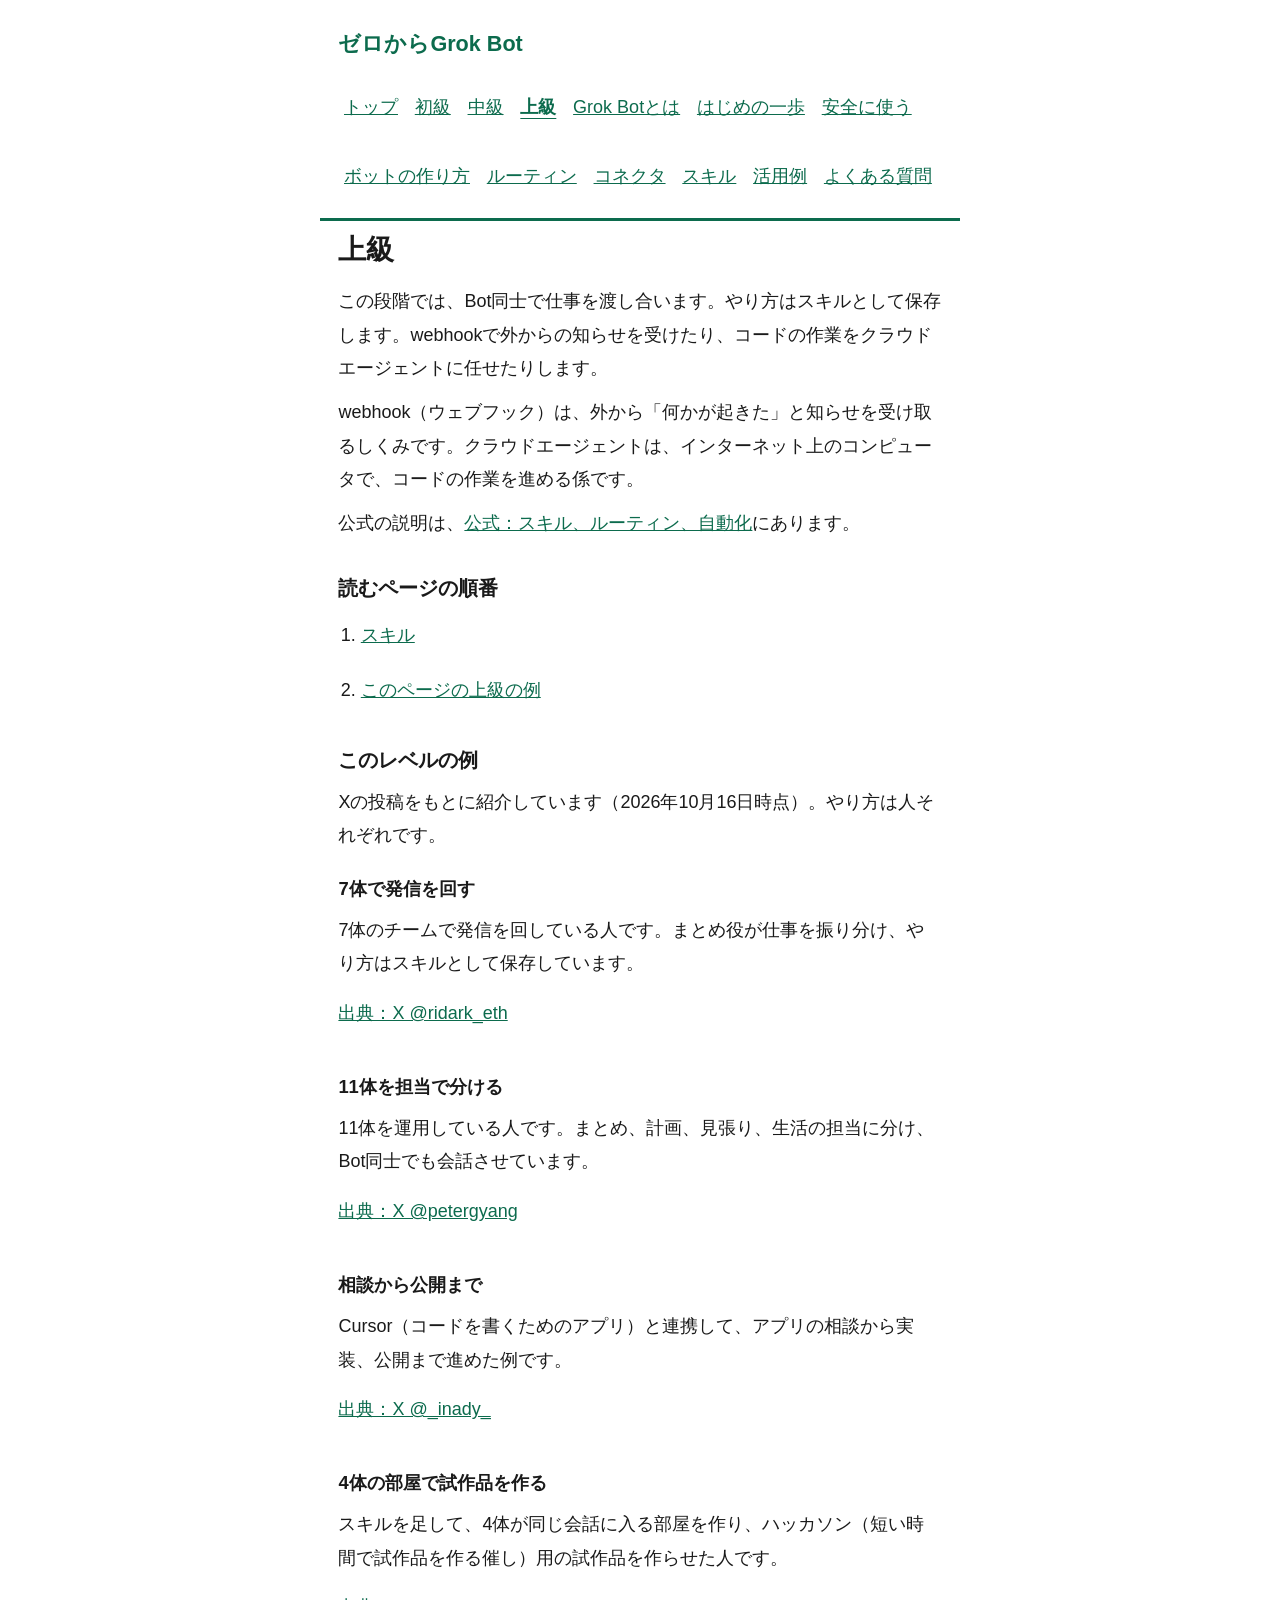
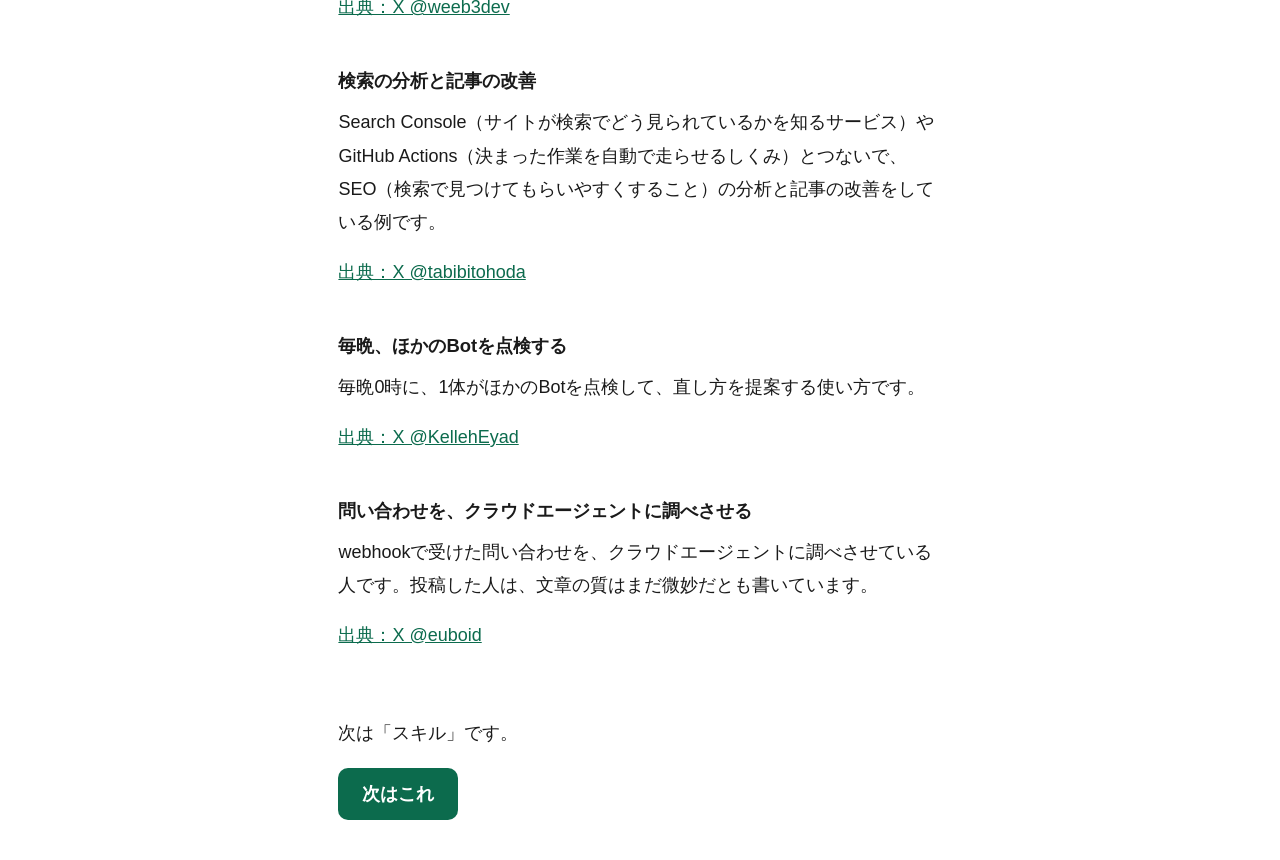
==== advanced.html @ 1014eaae "初級・中級・上級の入口と、各レベルの例を分ける トップに三つのレベルへの入口を置き、読む順番とXの投稿をもとにした例をレベルのページにまとめる。  Co-authored-by: mokumokumo" ====
<!DOCTYPE html>
<html lang="ja">
<head>
  <meta charset="utf-8">
  <script>document.documentElement.classList.add("js");</script>
  <meta name="viewport" content="width=device-width, initial-scale=1">
  <title>上級｜ゼロからGrok Bot</title>
  <meta name="description" content="上級は、Bot同士で仕事を渡し合い、スキルやwebhook、コード作業やクラウドエージェントを使う段階です。">
  <meta property="og:title" content="上級｜ゼロからGrok Bot">
  <meta property="og:description" content="上級は、Bot同士で仕事を渡し合い、スキルやwebhook、コード作業やクラウドエージェントを使う段階です。">
  <meta property="og:type" content="article">
  <meta property="og:url" content="https://mokumokumokunn.github.io/zero-kara-grokbot/advanced.html">
  <meta property="og:image" content="https://mokumokumokunn.github.io/zero-kara-grokbot/og-image.png">
  <meta property="og:site_name" content="ゼロからGrok Bot">
  <meta property="og:locale" content="ja_JP">
  <meta name="twitter:card" content="summary_large_image">
  <link rel="icon" href="favicon.ico" sizes="any">
  <link rel="icon" href="favicon.svg" type="image/svg+xml">
  <link rel="stylesheet" href="styles.css">
</head>
<body>
  <header class="site-header">
    <p class="site-name"><a href="index.html">ゼロからGrok Bot</a></p>
    <nav class="site-nav" aria-label="ページ">
      <button type="button" class="nav-button" aria-expanded="false" aria-controls="site-nav-list">メニュー</button>
      <ul id="site-nav-list">
          <li><a href="index.html">トップ</a></li>
          <li><a href="beginner.html">初級</a></li>
          <li><a href="intermediate.html">中級</a></li>
          <li><a href="advanced.html" aria-current="page">上級</a></li>
          <li><a href="what.html">Grok Botとは</a></li>
          <li><a href="first-step.html">はじめの一歩</a></li>
          <li><a href="safety.html">安全に使う</a></li>
          <li><a href="make-bot.html">ボットの作り方</a></li>
          <li><a href="routines.html">ルーティン</a></li>
          <li><a href="connectors.html">コネクタ</a></li>
          <li><a href="skills.html">スキル</a></li>
          <li><a href="examples.html">活用例</a></li>
          <li><a href="faq.html">よくある質問</a></li>
        </ul>
    </nav>
  </header>
  <main>
    <h1>上級</h1>
    <p>この段階では、Bot同士で仕事を渡し合います。やり方はスキルとして保存します。webhookで外からの知らせを受けたり、コードの作業をクラウドエージェントに任せたりします。</p>
    <p>webhook（ウェブフック）は、外から「何かが起きた」と知らせを受け取るしくみです。クラウドエージェントは、インターネット上のコンピュータで、コードの作業を進める係です。</p>
    <p>公式の説明は、<a href="https://docs.x.ai/grok-bot/skills-routines-and-automations" target="_blank" rel="noopener">公式：スキル、ルーティン、自動化</a>にあります。</p>

    <h2>読むページの順番</h2>
    <ol class="order">
      <li><a href="skills.html">スキル</a></li>
      <li><a href="#examples">このページの上級の例</a></li>
    </ol>

    <h2 id="examples">このレベルの例</h2>
    <p>Xの投稿をもとに紹介しています（2026年10月16日時点）。やり方は人それぞれです。</p>

    <section class="example">
      <h3>7体で発信を回す</h3>
      <p>7体のチームで発信を回している人です。まとめ役が仕事を振り分け、やり方はスキルとして保存しています。</p>
      <p><a class="source-link" href="https://x.com/ridark_eth/status/2092292504066429381" target="_blank" rel="noopener">出典：X @ridark_eth</a></p>
    </section>

    <section class="example">
      <h3>11体を担当で分ける</h3>
      <p>11体を運用している人です。まとめ、計画、見張り、生活の担当に分け、Bot同士でも会話させています。</p>
      <p><a class="source-link" href="https://x.com/petergyang/status/2099502180378296394" target="_blank" rel="noopener">出典：X @petergyang</a></p>
    </section>

    <section class="example">
      <h3>相談から公開まで</h3>
      <p>Cursor（コードを書くためのアプリ）と連携して、アプリの相談から実装、公開まで進めた例です。</p>
      <p><a class="source-link" href="https://x.com/_inady_/status/2090393758617772054" target="_blank" rel="noopener">出典：X @_inady_</a></p>
    </section>

    <section class="example">
      <h3>4体の部屋で試作品を作る</h3>
      <p>スキルを足して、4体が同じ会話に入る部屋を作り、ハッカソン（短い時間で試作品を作る催し）用の試作品を作らせた人です。</p>
      <p><a class="source-link" href="https://x.com/weeb3dev/status/2098226447831765134" target="_blank" rel="noopener">出典：X @weeb3dev</a></p>
    </section>

    <section class="example">
      <h3>検索の分析と記事の改善</h3>
      <p>Search Console（サイトが検索でどう見られているかを知るサービス）や GitHub Actions（決まった作業を自動で走らせるしくみ）とつないで、SEO（検索で見つけてもらいやすくすること）の分析と記事の改善をしている例です。</p>
      <p><a class="source-link" href="https://x.com/tabibitohoda/status/2095684390282227944" target="_blank" rel="noopener">出典：X @tabibitohoda</a></p>
    </section>

    <section class="example">
      <h3>毎晩、ほかのBotを点検する</h3>
      <p>毎晩0時に、1体がほかのBotを点検して、直し方を提案する使い方です。</p>
      <p><a class="source-link" href="https://x.com/KellehEyad/status/2108505265880371670" target="_blank" rel="noopener">出典：X @KellehEyad</a></p>
    </section>

    <section class="example">
      <h3>問い合わせを、クラウドエージェントに調べさせる</h3>
      <p>webhookで受けた問い合わせを、クラウドエージェントに調べさせている人です。投稿した人は、文章の質はまだ微妙だとも書いています。</p>
      <p><a class="source-link" href="https://x.com/euboid/status/2097306760096752002" target="_blank" rel="noopener">出典：X @euboid</a></p>
    </section>
  </main>
  <footer class="next-step">
    <p>次は「スキル」です。</p>
    <a class="next-button" href="skills.html">次はこれ</a>
  </footer>
  <script src="site.js"></script>
</body>
</html>
---- styles.css ----
:root {
  --accent: #0c6b4d;
  --text: #1a1a1a;
}

* {
  box-sizing: border-box;
}

html {
  background: #fff;
}

body {
  margin: 0;
  background: #fff;
  color: var(--text);
  font-family: "Hiragino Sans", "Hiragino Kaku Gothic ProN", "Noto Sans JP", "Noto Sans CJK JP", "Yu Gothic", "YuGothic", Meiryo, sans-serif;
  font-size: 18px;
  line-height: 1.85;
}

.site-header,
main,
.next-step {
  width: 100%;
  max-width: 40rem;
  margin: 0 auto;
  padding: 1.25rem 1.15rem;
}

.site-header {
  position: relative;
  padding-bottom: 0.5rem;
  border-bottom: 3px solid var(--accent);
}

.site-name {
  margin: 0 0 0.4rem;
  font-size: 1.35rem;
  font-weight: 700;
  line-height: 1.4;
}

.site-name a {
  display: inline-flex;
  align-items: center;
  min-height: 48px;
  color: var(--accent);
  text-decoration: none;
}

.nav-button {
  display: none;
  align-items: center;
  min-height: 48px;
  margin: 0;
  padding: 0.55rem 0.15rem;
  border: 0;
  background: transparent;
  color: var(--accent);
  font: inherit;
  font-weight: 700;
  cursor: pointer;
}

.nav-button[aria-expanded="false"]::after {
  content: "（開く）";
  font-weight: 400;
}

.nav-button[aria-expanded="true"]::after {
  content: "（閉じる）";
  font-weight: 400;
}

nav ul {
  display: flex;
  flex-wrap: wrap;
  gap: 0.15rem 0.35rem;
  margin: 0;
  padding: 0;
  list-style: none;
}

nav a {
  display: inline-flex;
  align-items: center;
  min-height: 44px;
  padding: 0.25rem 0.35rem;
  color: var(--accent);
}

nav a[aria-current="page"] {
  font-weight: 700;
  text-decoration: underline;
  text-underline-offset: 0.28em;
}

main {
  padding-top: 0.4rem;
}

h1 {
  margin: 0.2rem 0 1rem;
  font-size: 1.75rem;
  line-height: 1.4;
}

h2 {
  margin: 2rem 0 0.6rem;
  font-size: 1.28rem;
  line-height: 1.45;
}

p,
li {
  margin: 0.7rem 0;
}

ul,
ol {
  margin: 0.4rem 0 1rem;
  padding-left: 1.4rem;
}

a {
  color: var(--accent);
}

.hero-lead {
  margin-top: 0;
  font-size: 1.15rem;
}

.levels {
  display: flex;
  flex-direction: column;
  gap: 0.75rem;
  margin: 0 0 1.4rem;
}

.level-card {
  display: grid;
  grid-template-columns: 4.2rem 1fr;
  gap: 0.35rem 0.75rem;
  align-items: center;
  min-height: 72px;
  padding: 0.85rem 1rem;
  border: 2px solid var(--accent);
  border-radius: 10px;
  color: var(--text);
  text-decoration: none;
}

.level-name {
  color: var(--accent);
  font-size: 1.35rem;
  font-weight: 700;
  line-height: 1.3;
}

.level-desc {
  line-height: 1.55;
}

h3 {
  margin: 1.5rem 0 0.35rem;
  font-size: 1.15rem;
  line-height: 1.45;
}

.example {
  margin: 0 0 0.4rem;
  padding-bottom: 0.2rem;
}

.source-link {
  display: inline-flex;
  align-items: center;
  min-height: 44px;
}

.tips {
  margin: 1rem 0 1.4rem;
  padding: 0.2rem 1rem 0.6rem;
  border: 2px solid var(--accent);
  border-radius: 10px;
}

.tips h2 {
  margin-top: 0.8rem;
}

.hero-button {
  margin: 0.2rem 0 1.25rem;
}

.order a {
  display: inline-flex;
  align-items: center;
  min-height: 44px;
}

.ask {
  margin: 1rem 0;
  padding: 0.85rem 1rem 1rem;
  border: 2px solid var(--accent);
  border-radius: 10px;
}

.ask figcaption {
  margin: 0;
  color: var(--accent);
  font-weight: 700;
}

.ask p {
  margin: 0.45rem 0 0;
  padding: 0.7rem 0.85rem;
  user-select: all;
  border-radius: 8px;
  background: #f4faf7;
}

.copy-button {
  display: none;
}

.js .copy-button {
  display: inline-flex;
  align-items: center;
  justify-content: center;
  min-height: 44px;
  margin-top: 0.75rem;
  padding: 0.45rem 1rem;
  border: 0;
  border-radius: 8px;
  background: var(--accent);
  color: #fff;
  font: inherit;
  font-weight: 700;
  cursor: pointer;
}

.confirm {
  margin: 1.2rem 0;
  padding: 0.9rem 1rem;
  border: 2px solid var(--accent);
  border-radius: 10px;
}

.next-step {
  padding-top: 0.5rem;
  padding-bottom: 2.5rem;
}

.next-button {
  display: inline-flex;
  align-items: center;
  justify-content: center;
  min-height: 52px;
  margin-top: 0.4rem;
  padding: 0.75rem 1.5rem;
  background: var(--accent);
  color: #fff;
  font-size: 1.15rem;
  font-weight: 700;
  line-height: 1.3;
  text-decoration: none;
  border-radius: 10px;
}

a:focus-visible,
.next-button:focus-visible,
.nav-button:focus-visible,
.copy-button:focus-visible,
.level-card:focus-visible {
  outline: 3px solid var(--accent);
  outline-offset: 3px;
}

@media (max-width: 47.99rem) {
  .site-header {
    padding-top: 0.65rem;
    padding-bottom: 0.35rem;
  }

  .site-name {
    margin-bottom: 0;
  }

  .js .nav-button {
    display: inline-flex;
  }

  .js .site-nav ul {
    display: none;
  }

  .js .site-nav ul.is-open {
    display: flex;
  }

  nav ul {
    flex-direction: column;
    align-items: stretch;
  }

  nav a {
    width: 100%;
  }
}

@media (min-width: 48rem) {
  .nav-button {
    display: none;
  }
}
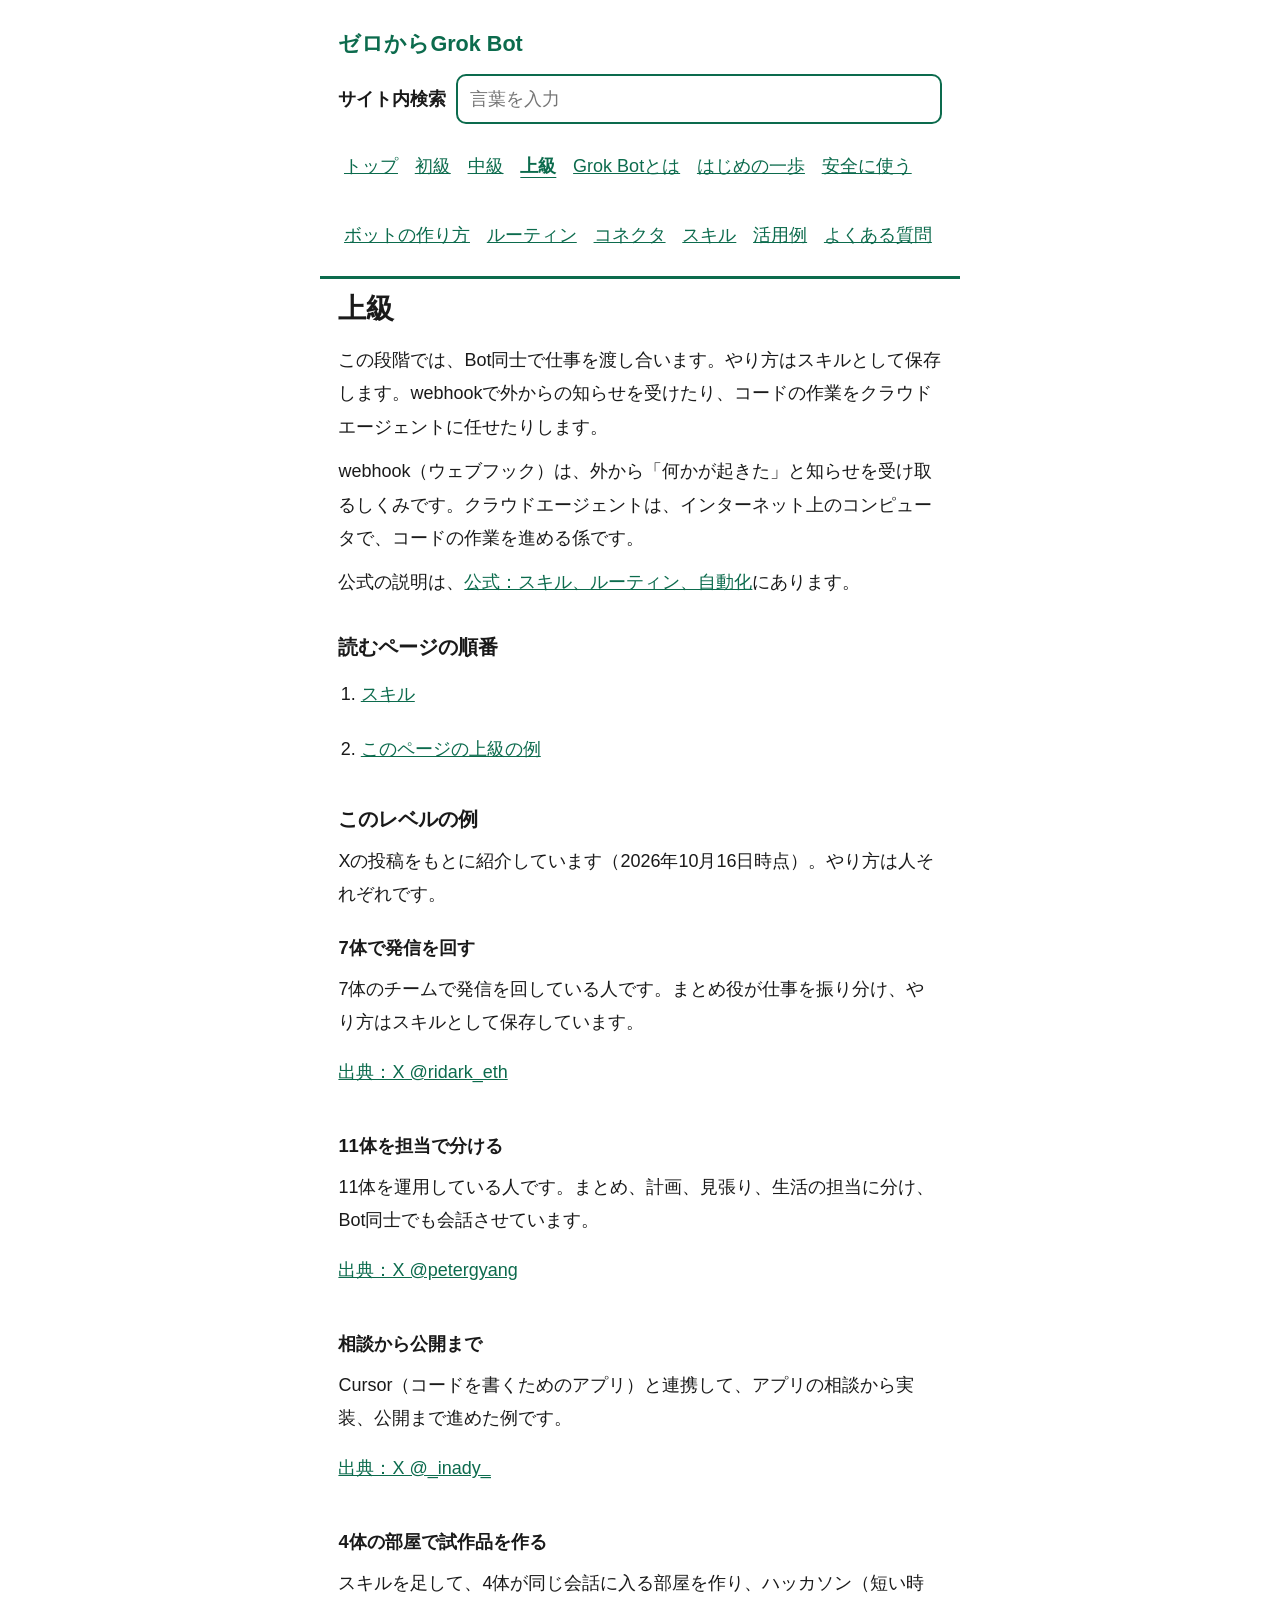
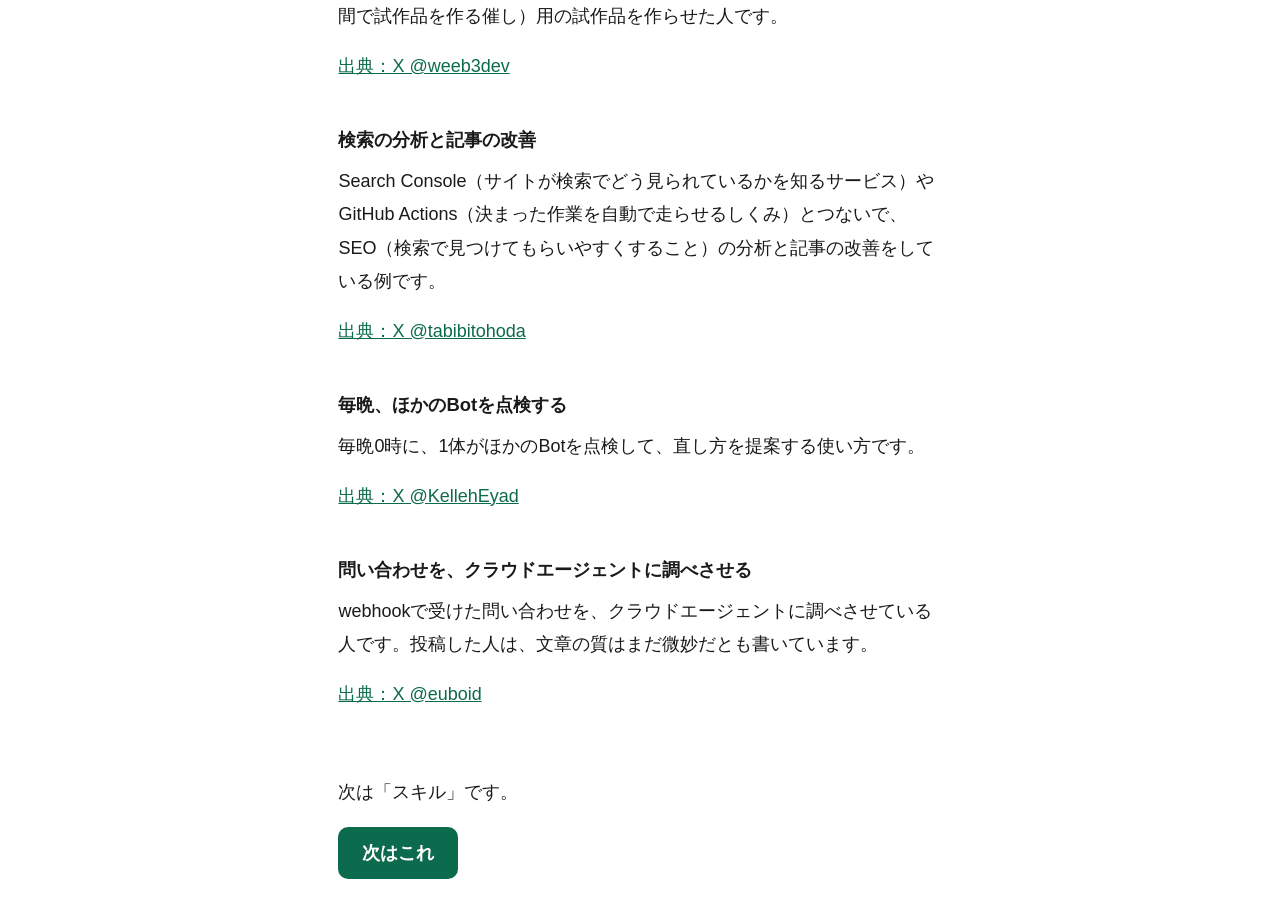
==== commit f2633223: "サイト内検索をヘッダーに足す ページ本文の索引をブラウザだけで部分一致検索し、見出しと前後の文を表示する。  Co-authored-by: mokumokumokunn <mokumokumokun" ====
--- a/advanced.html
+++ b/advanced.html
@@ -21,6 +21,16 @@
 <body>
   <header class="site-header">
     <p class="site-name"><a href="index.html">ゼロからGrok Bot</a></p>
+    <form class="site-search" action="faq.html" role="search">
+      <div class="search-row">
+        <label class="search-label" for="site-search">サイト内検索</label>
+        <input id="site-search" class="search-input" type="search" name="q" placeholder="言葉を入力" autocomplete="off" autocapitalize="off" spellcheck="false" enterkeyhint="search" aria-autocomplete="list" aria-controls="search-panel" aria-expanded="false">
+      </div>
+      <div id="search-panel" class="search-panel" hidden>
+        <p id="search-status" class="search-status" aria-live="polite"></p>
+        <ul id="search-results" class="search-results"></ul>
+      </div>
+    </form>
     <nav class="site-nav" aria-label="ページ">
       <button type="button" class="nav-button" aria-expanded="false" aria-controls="site-nav-list">メニュー</button>
       <ul id="site-nav-list">
--- a/styles.css
+++ b/styles.css
@@ -50,6 +50,102 @@
   text-decoration: none;
 }
 
+.site-search {
+  display: none;
+  margin: 0.35rem 0 0.55rem;
+}
+
+.js .site-search {
+  display: block;
+}
+
+.search-row {
+  display: flex;
+  align-items: center;
+  gap: 0.6rem;
+}
+
+.search-label {
+  flex: 0 0 auto;
+  font-weight: 700;
+  line-height: 1.3;
+  white-space: nowrap;
+}
+
+.search-input {
+  flex: 1 1 auto;
+  width: 100%;
+  min-width: 0;
+  min-height: 48px;
+  padding: 0.4rem 0.75rem;
+  border: 2px solid var(--accent);
+  border-radius: 10px;
+  background: #fff;
+  color: var(--text);
+  font: inherit;
+  appearance: none;
+}
+
+.search-panel {
+  margin-top: 0.45rem;
+  padding: 0.35rem 0.85rem 0.55rem;
+  border: 2px solid var(--accent);
+  border-radius: 10px;
+  background: #fff;
+}
+
+.search-status {
+  margin: 0.45rem 0;
+}
+
+.search-status a {
+  display: inline-flex;
+  align-items: center;
+  min-height: 44px;
+}
+
+.search-results {
+  margin: 0;
+  padding: 0;
+  list-style: none;
+  max-height: 50vh;
+  overflow: auto;
+}
+
+.search-results li {
+  margin: 0;
+  border-top: 1px solid #d7ebe3;
+}
+
+.search-results a {
+  display: block;
+  min-height: 44px;
+  padding: 0.45rem 0.1rem 0.55rem;
+  color: var(--text);
+  text-decoration: none;
+}
+
+.search-hit {
+  display: block;
+  color: var(--accent);
+  font-weight: 700;
+  line-height: 1.4;
+}
+
+.search-snippet {
+  display: block;
+  margin-top: 0.1rem;
+  font-weight: 400;
+  line-height: 1.55;
+}
+
+mark {
+  padding: 0 0.12em;
+  background: #d7f3e6;
+  color: inherit;
+  font-weight: 700;
+}
+
 .nav-button {
   display: none;
   align-items: center;
@@ -275,7 +371,8 @@
 .next-button:focus-visible,
 .nav-button:focus-visible,
 .copy-button:focus-visible,
-.level-card:focus-visible {
+.level-card:focus-visible,
+.search-input:focus-visible {
   outline: 3px solid var(--accent);
   outline-offset: 3px;
 }
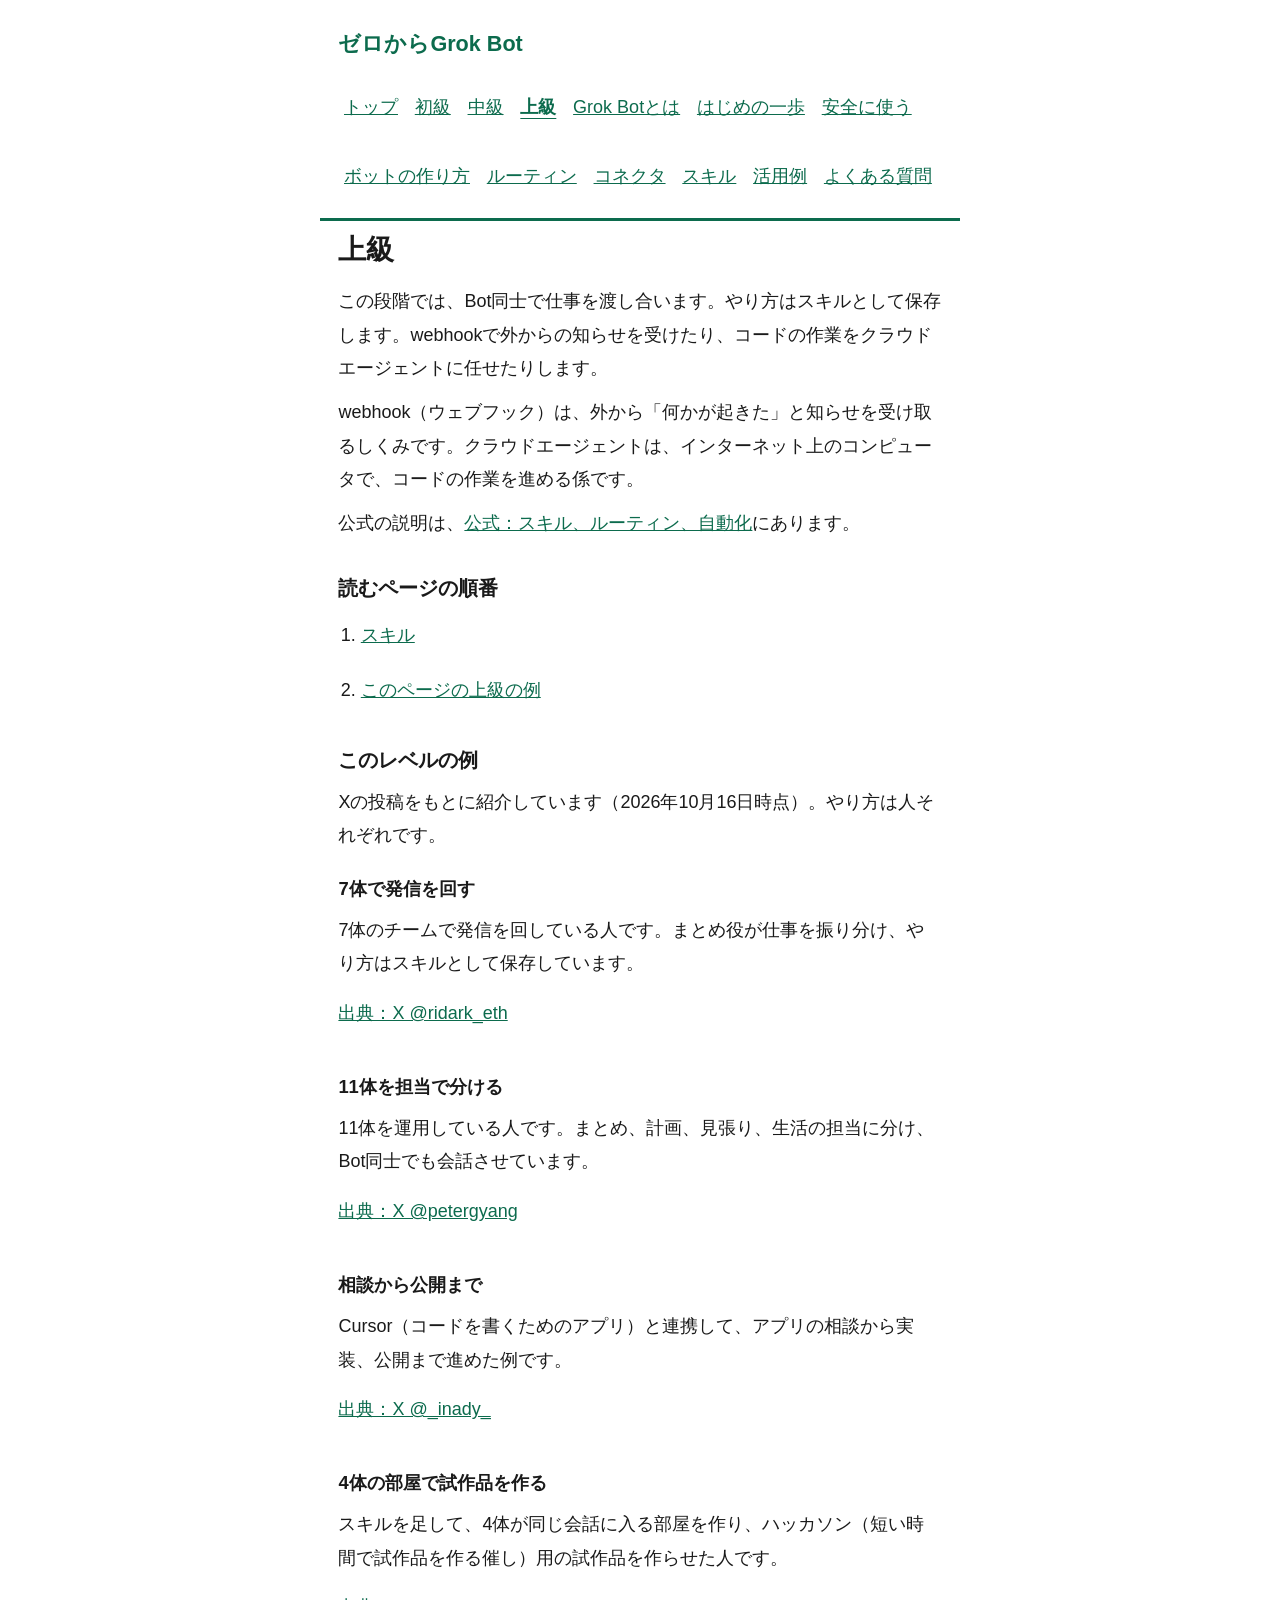
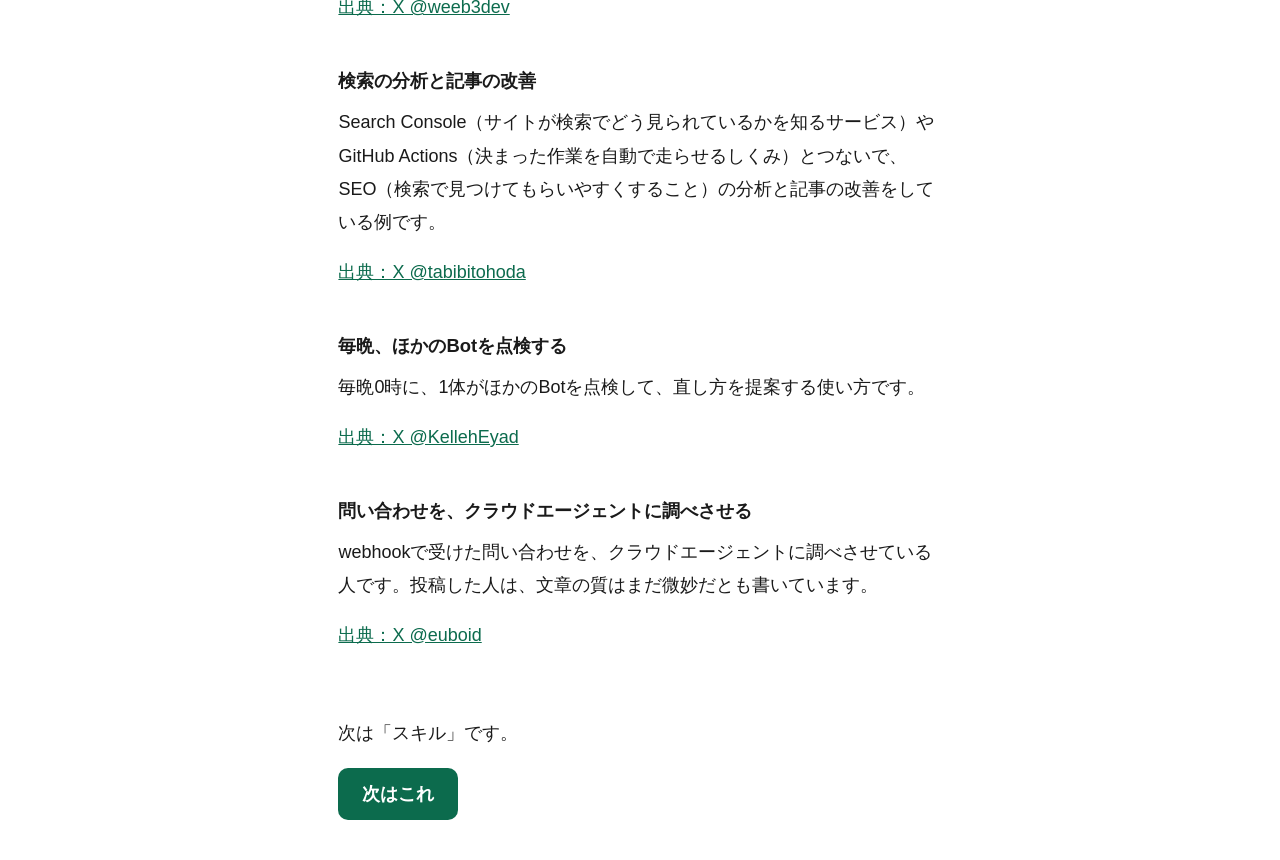
==== commit 73f680f6: "Merge pull request #6 from mokumokumokunn/cursor/levels-beginner-advanced-a581 初級・中級・上級に分ける" ====
--- a/advanced.html
+++ b/advanced.html
@@ -21,16 +21,6 @@
 <body>
   <header class="site-header">
     <p class="site-name"><a href="index.html">ゼロからGrok Bot</a></p>
-    <form class="site-search" action="faq.html" role="search">
-      <div class="search-row">
-        <label class="search-label" for="site-search">サイト内検索</label>
-        <input id="site-search" class="search-input" type="search" name="q" placeholder="言葉を入力" autocomplete="off" autocapitalize="off" spellcheck="false" enterkeyhint="search" aria-autocomplete="list" aria-controls="search-panel" aria-expanded="false">
-      </div>
-      <div id="search-panel" class="search-panel" hidden>
-        <p id="search-status" class="search-status" aria-live="polite"></p>
-        <ul id="search-results" class="search-results"></ul>
-      </div>
-    </form>
     <nav class="site-nav" aria-label="ページ">
       <button type="button" class="nav-button" aria-expanded="false" aria-controls="site-nav-list">メニュー</button>
       <ul id="site-nav-list">
--- a/styles.css
+++ b/styles.css
@@ -48,102 +48,6 @@
   min-height: 48px;
   color: var(--accent);
   text-decoration: none;
-}
-
-.site-search {
-  display: none;
-  margin: 0.35rem 0 0.55rem;
-}
-
-.js .site-search {
-  display: block;
-}
-
-.search-row {
-  display: flex;
-  align-items: center;
-  gap: 0.6rem;
-}
-
-.search-label {
-  flex: 0 0 auto;
-  font-weight: 700;
-  line-height: 1.3;
-  white-space: nowrap;
-}
-
-.search-input {
-  flex: 1 1 auto;
-  width: 100%;
-  min-width: 0;
-  min-height: 48px;
-  padding: 0.4rem 0.75rem;
-  border: 2px solid var(--accent);
-  border-radius: 10px;
-  background: #fff;
-  color: var(--text);
-  font: inherit;
-  appearance: none;
-}
-
-.search-panel {
-  margin-top: 0.45rem;
-  padding: 0.35rem 0.85rem 0.55rem;
-  border: 2px solid var(--accent);
-  border-radius: 10px;
-  background: #fff;
-}
-
-.search-status {
-  margin: 0.45rem 0;
-}
-
-.search-status a {
-  display: inline-flex;
-  align-items: center;
-  min-height: 44px;
-}
-
-.search-results {
-  margin: 0;
-  padding: 0;
-  list-style: none;
-  max-height: 50vh;
-  overflow: auto;
-}
-
-.search-results li {
-  margin: 0;
-  border-top: 1px solid #d7ebe3;
-}
-
-.search-results a {
-  display: block;
-  min-height: 44px;
-  padding: 0.45rem 0.1rem 0.55rem;
-  color: var(--text);
-  text-decoration: none;
-}
-
-.search-hit {
-  display: block;
-  color: var(--accent);
-  font-weight: 700;
-  line-height: 1.4;
-}
-
-.search-snippet {
-  display: block;
-  margin-top: 0.1rem;
-  font-weight: 400;
-  line-height: 1.55;
-}
-
-mark {
-  padding: 0 0.12em;
-  background: #d7f3e6;
-  color: inherit;
-  font-weight: 700;
 }
 
 .nav-button {
@@ -371,8 +275,7 @@
 .next-button:focus-visible,
 .nav-button:focus-visible,
 .copy-button:focus-visible,
-.level-card:focus-visible,
-.search-input:focus-visible {
+.level-card:focus-visible {
   outline: 3px solid var(--accent);
   outline-offset: 3px;
 }
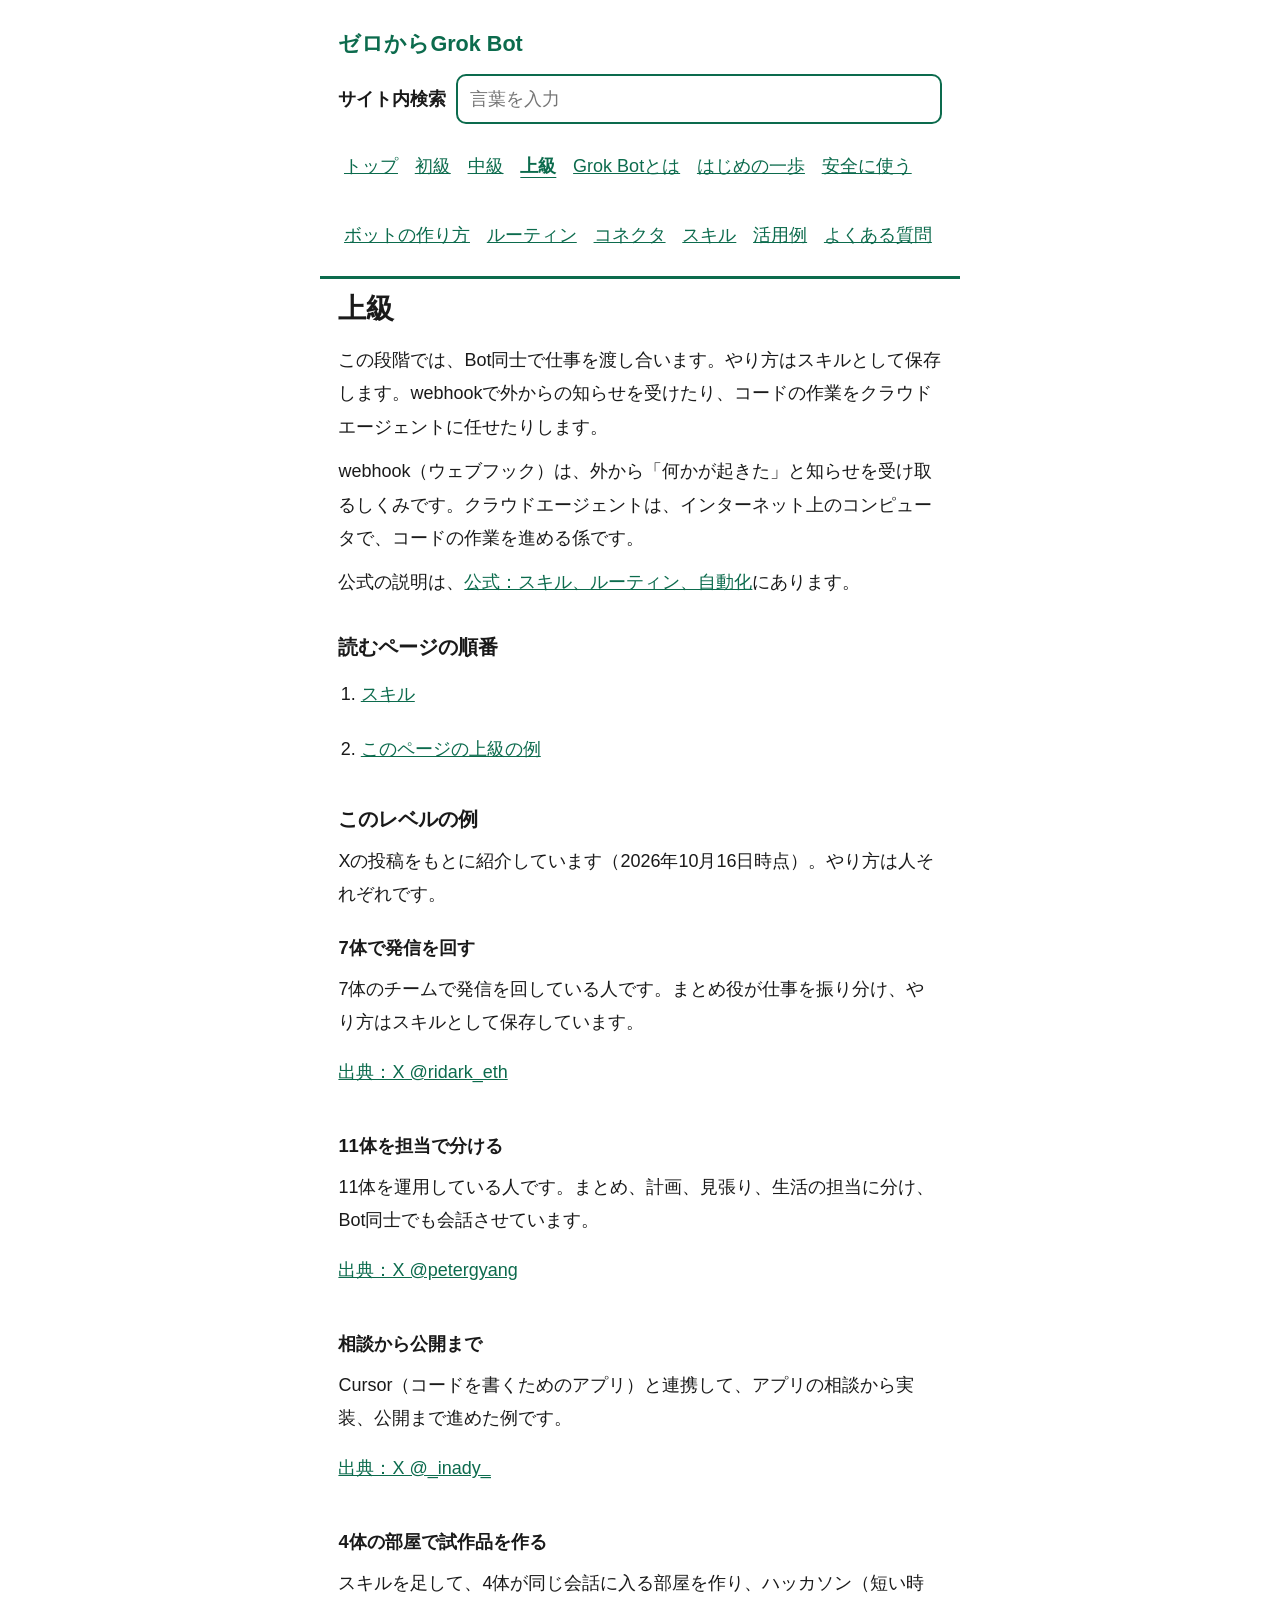
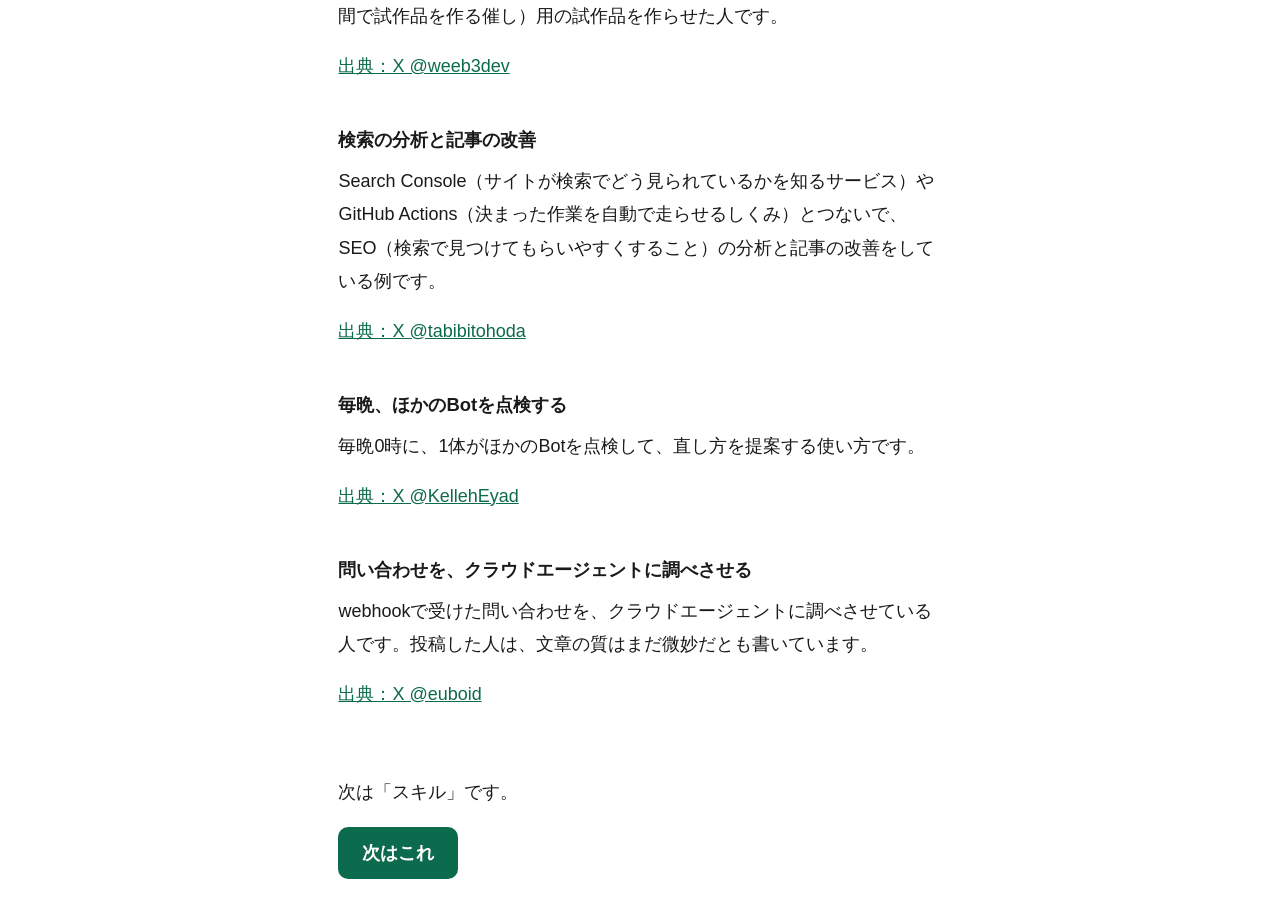
==== commit 0262f911: "Merge f2633223c25e7a84489d9ab62b94102d67e8542d into 73f680f669f54e5d717d3cbe855c323cdf9d163c" ====
--- a/advanced.html
+++ b/advanced.html
@@ -21,6 +21,16 @@
 <body>
   <header class="site-header">
     <p class="site-name"><a href="index.html">ゼロからGrok Bot</a></p>
+    <form class="site-search" action="faq.html" role="search">
+      <div class="search-row">
+        <label class="search-label" for="site-search">サイト内検索</label>
+        <input id="site-search" class="search-input" type="search" name="q" placeholder="言葉を入力" autocomplete="off" autocapitalize="off" spellcheck="false" enterkeyhint="search" aria-autocomplete="list" aria-controls="search-panel" aria-expanded="false">
+      </div>
+      <div id="search-panel" class="search-panel" hidden>
+        <p id="search-status" class="search-status" aria-live="polite"></p>
+        <ul id="search-results" class="search-results"></ul>
+      </div>
+    </form>
     <nav class="site-nav" aria-label="ページ">
       <button type="button" class="nav-button" aria-expanded="false" aria-controls="site-nav-list">メニュー</button>
       <ul id="site-nav-list">
--- a/styles.css
+++ b/styles.css
@@ -50,6 +50,102 @@
   text-decoration: none;
 }
 
+.site-search {
+  display: none;
+  margin: 0.35rem 0 0.55rem;
+}
+
+.js .site-search {
+  display: block;
+}
+
+.search-row {
+  display: flex;
+  align-items: center;
+  gap: 0.6rem;
+}
+
+.search-label {
+  flex: 0 0 auto;
+  font-weight: 700;
+  line-height: 1.3;
+  white-space: nowrap;
+}
+
+.search-input {
+  flex: 1 1 auto;
+  width: 100%;
+  min-width: 0;
+  min-height: 48px;
+  padding: 0.4rem 0.75rem;
+  border: 2px solid var(--accent);
+  border-radius: 10px;
+  background: #fff;
+  color: var(--text);
+  font: inherit;
+  appearance: none;
+}
+
+.search-panel {
+  margin-top: 0.45rem;
+  padding: 0.35rem 0.85rem 0.55rem;
+  border: 2px solid var(--accent);
+  border-radius: 10px;
+  background: #fff;
+}
+
+.search-status {
+  margin: 0.45rem 0;
+}
+
+.search-status a {
+  display: inline-flex;
+  align-items: center;
+  min-height: 44px;
+}
+
+.search-results {
+  margin: 0;
+  padding: 0;
+  list-style: none;
+  max-height: 50vh;
+  overflow: auto;
+}
+
+.search-results li {
+  margin: 0;
+  border-top: 1px solid #d7ebe3;
+}
+
+.search-results a {
+  display: block;
+  min-height: 44px;
+  padding: 0.45rem 0.1rem 0.55rem;
+  color: var(--text);
+  text-decoration: none;
+}
+
+.search-hit {
+  display: block;
+  color: var(--accent);
+  font-weight: 700;
+  line-height: 1.4;
+}
+
+.search-snippet {
+  display: block;
+  margin-top: 0.1rem;
+  font-weight: 400;
+  line-height: 1.55;
+}
+
+mark {
+  padding: 0 0.12em;
+  background: #d7f3e6;
+  color: inherit;
+  font-weight: 700;
+}
+
 .nav-button {
   display: none;
   align-items: center;
@@ -275,7 +371,8 @@
 .next-button:focus-visible,
 .nav-button:focus-visible,
 .copy-button:focus-visible,
-.level-card:focus-visible {
+.level-card:focus-visible,
+.search-input:focus-visible {
   outline: 3px solid var(--accent);
   outline-offset: 3px;
 }
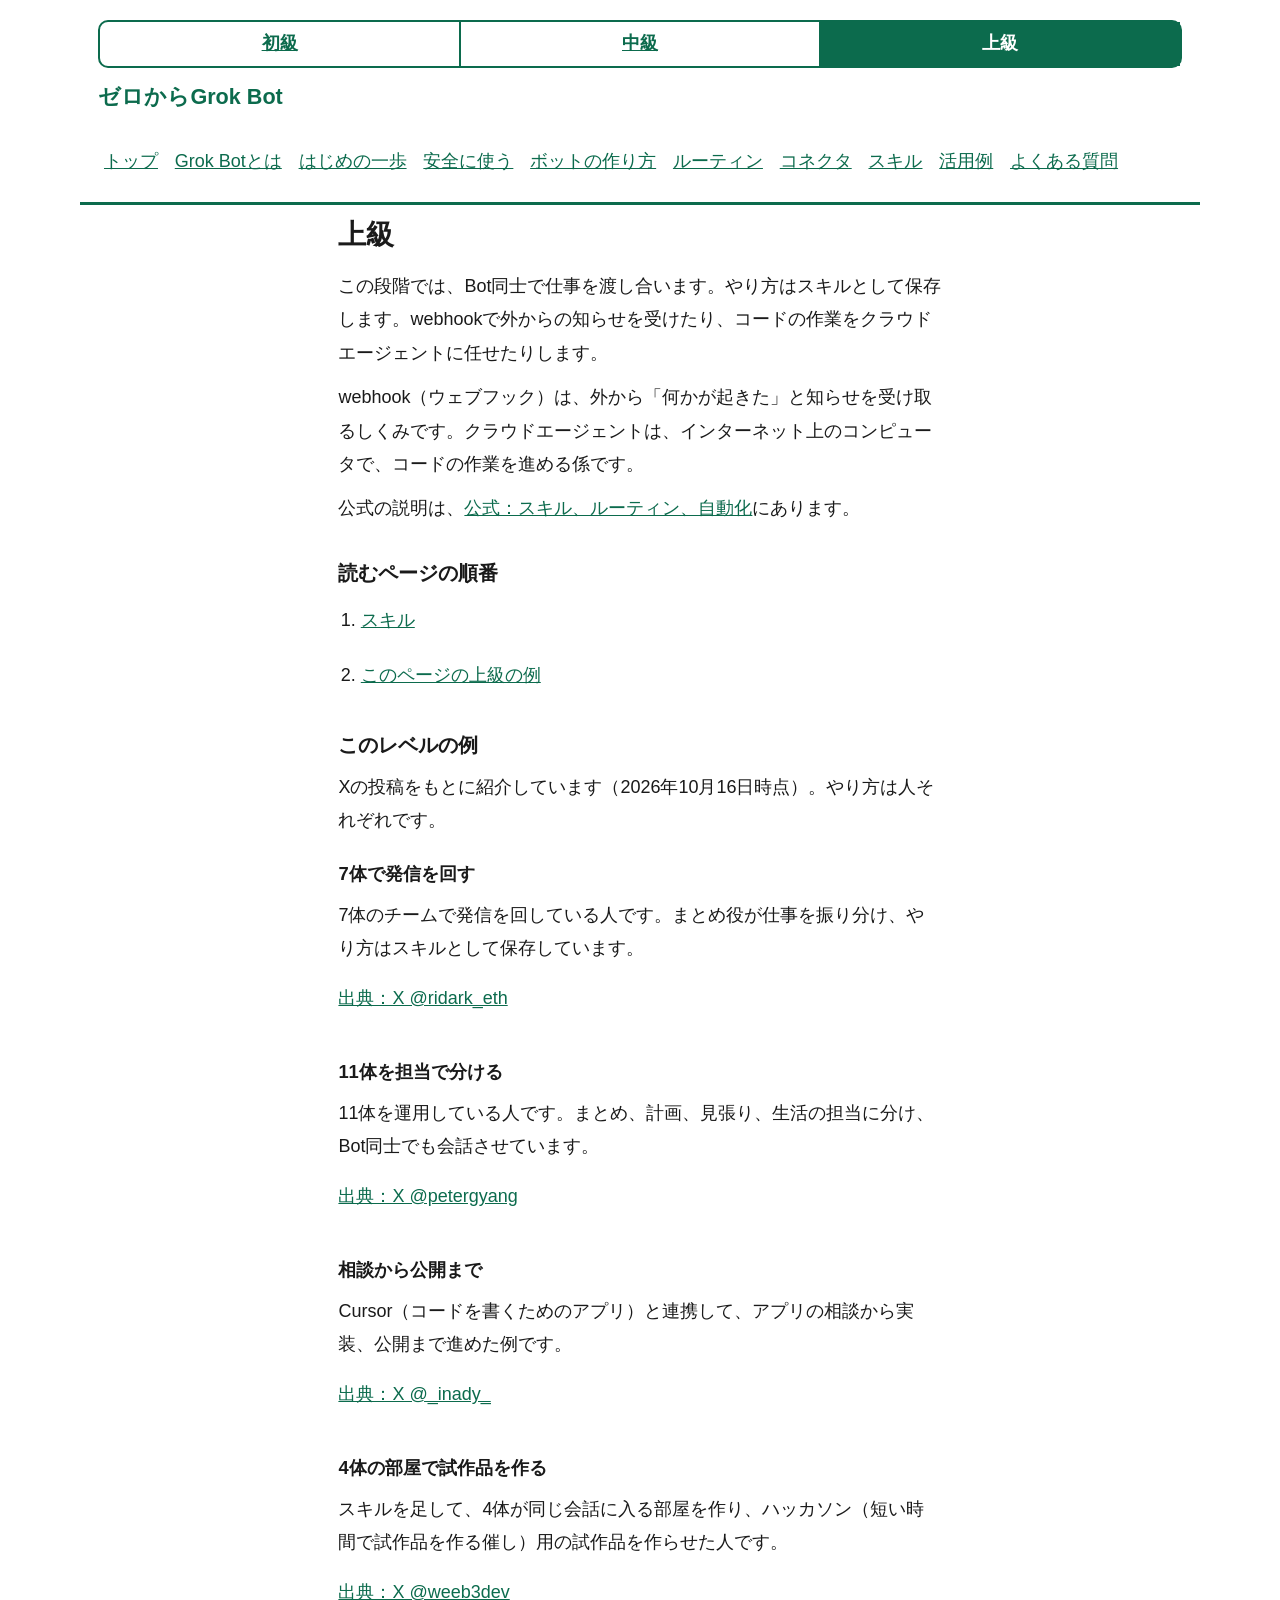
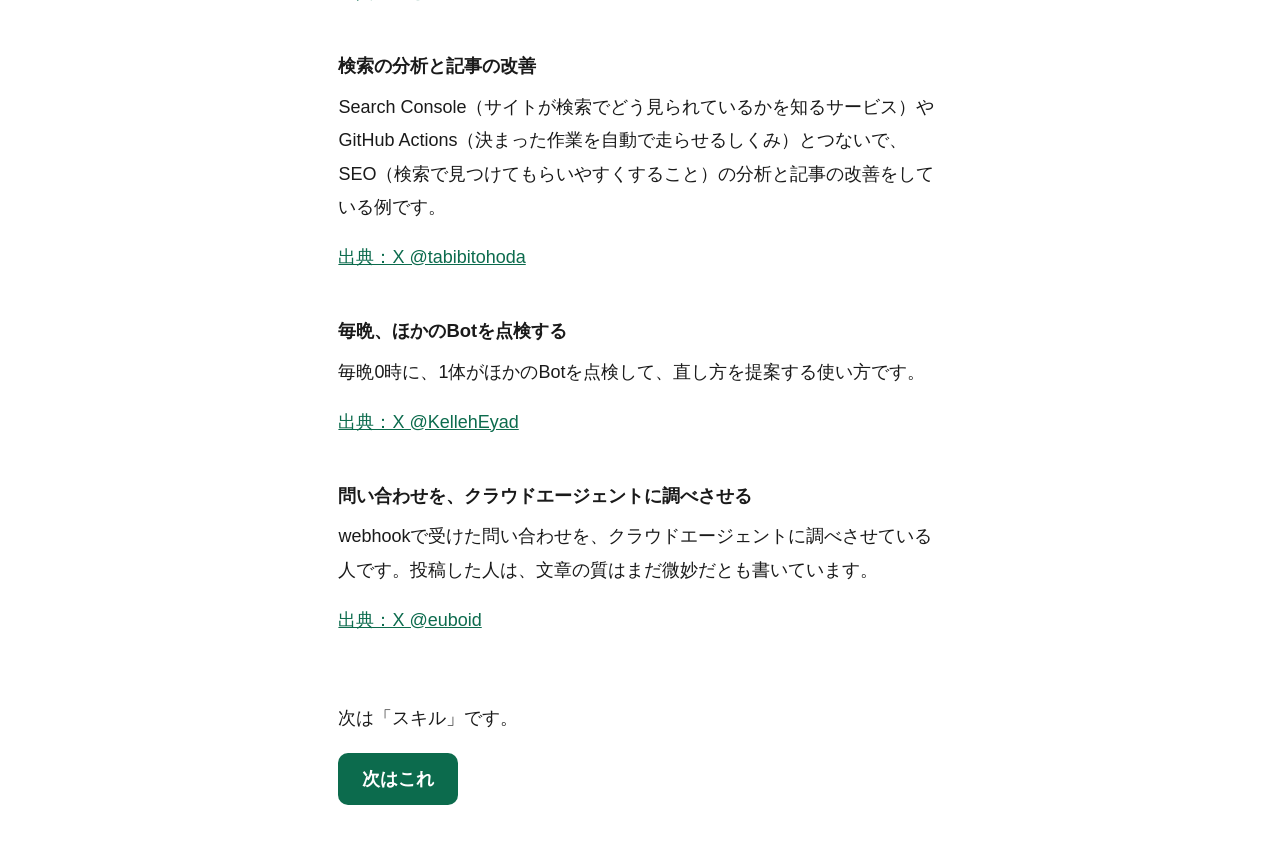
==== commit 0e723dd0: "全ページの先頭に、初級・中級・上級の細いバーを置く メニューから三つのレベルを外し、トップの大きなカードをやめて「はじめの一歩へ」が最初の画面に残るようにする。  Co-authored-by: mo" ====
--- a/advanced.html
+++ b/advanced.html
@@ -20,24 +20,16 @@
 </head>
 <body>
   <header class="site-header">
+    <nav class="level-bar" aria-label="レベル">
+      <a href="beginner.html">初級</a>
+      <a href="intermediate.html">中級</a>
+      <a href="advanced.html" aria-current="page">上級</a>
+    </nav>
     <p class="site-name"><a href="index.html">ゼロからGrok Bot</a></p>
-    <form class="site-search" action="faq.html" role="search">
-      <div class="search-row">
-        <label class="search-label" for="site-search">サイト内検索</label>
-        <input id="site-search" class="search-input" type="search" name="q" placeholder="言葉を入力" autocomplete="off" autocapitalize="off" spellcheck="false" enterkeyhint="search" aria-autocomplete="list" aria-controls="search-panel" aria-expanded="false">
-      </div>
-      <div id="search-panel" class="search-panel" hidden>
-        <p id="search-status" class="search-status" aria-live="polite"></p>
-        <ul id="search-results" class="search-results"></ul>
-      </div>
-    </form>
     <nav class="site-nav" aria-label="ページ">
       <button type="button" class="nav-button" aria-expanded="false" aria-controls="site-nav-list">メニュー</button>
       <ul id="site-nav-list">
           <li><a href="index.html">トップ</a></li>
-          <li><a href="beginner.html">初級</a></li>
-          <li><a href="intermediate.html">中級</a></li>
-          <li><a href="advanced.html" aria-current="page">上級</a></li>
           <li><a href="what.html">Grok Botとは</a></li>
           <li><a href="first-step.html">はじめの一歩</a></li>
           <li><a href="safety.html">安全に使う</a></li>
--- a/styles.css
+++ b/styles.css
@@ -35,6 +35,32 @@
   border-bottom: 3px solid var(--accent);
 }
 
+.level-bar {
+  display: flex;
+  flex-wrap: nowrap;
+  margin: 0 0 0.35rem;
+  border: 2px solid var(--accent);
+  border-radius: 10px;
+}
+
+.level-bar a {
+  flex: 1 1 0;
+  justify-content: center;
+  width: auto;
+  min-height: 44px;
+  font-weight: 700;
+}
+
+.level-bar a + a {
+  border-left: 2px solid var(--accent);
+}
+
+.level-bar a[aria-current="page"] {
+  background: var(--accent);
+  color: #fff;
+  text-decoration: none;
+}
+
 .site-name {
   margin: 0 0 0.4rem;
   font-size: 1.35rem;
@@ -48,102 +74,6 @@
   min-height: 48px;
   color: var(--accent);
   text-decoration: none;
-}
-
-.site-search {
-  display: none;
-  margin: 0.35rem 0 0.55rem;
-}
-
-.js .site-search {
-  display: block;
-}
-
-.search-row {
-  display: flex;
-  align-items: center;
-  gap: 0.6rem;
-}
-
-.search-label {
-  flex: 0 0 auto;
-  font-weight: 700;
-  line-height: 1.3;
-  white-space: nowrap;
-}
-
-.search-input {
-  flex: 1 1 auto;
-  width: 100%;
-  min-width: 0;
-  min-height: 48px;
-  padding: 0.4rem 0.75rem;
-  border: 2px solid var(--accent);
-  border-radius: 10px;
-  background: #fff;
-  color: var(--text);
-  font: inherit;
-  appearance: none;
-}
-
-.search-panel {
-  margin-top: 0.45rem;
-  padding: 0.35rem 0.85rem 0.55rem;
-  border: 2px solid var(--accent);
-  border-radius: 10px;
-  background: #fff;
-}
-
-.search-status {
-  margin: 0.45rem 0;
-}
-
-.search-status a {
-  display: inline-flex;
-  align-items: center;
-  min-height: 44px;
-}
-
-.search-results {
-  margin: 0;
-  padding: 0;
-  list-style: none;
-  max-height: 50vh;
-  overflow: auto;
-}
-
-.search-results li {
-  margin: 0;
-  border-top: 1px solid #d7ebe3;
-}
-
-.search-results a {
-  display: block;
-  min-height: 44px;
-  padding: 0.45rem 0.1rem 0.55rem;
-  color: var(--text);
-  text-decoration: none;
-}
-
-.search-hit {
-  display: block;
-  color: var(--accent);
-  font-weight: 700;
-  line-height: 1.4;
-}
-
-.search-snippet {
-  display: block;
-  margin-top: 0.1rem;
-  font-weight: 400;
-  line-height: 1.55;
-}
-
-mark {
-  padding: 0 0.12em;
-  background: #d7f3e6;
-  color: inherit;
-  font-weight: 700;
 }
 
 .nav-button {
@@ -229,37 +159,6 @@
   font-size: 1.15rem;
 }
 
-.levels {
-  display: flex;
-  flex-direction: column;
-  gap: 0.75rem;
-  margin: 0 0 1.4rem;
-}
-
-.level-card {
-  display: grid;
-  grid-template-columns: 4.2rem 1fr;
-  gap: 0.35rem 0.75rem;
-  align-items: center;
-  min-height: 72px;
-  padding: 0.85rem 1rem;
-  border: 2px solid var(--accent);
-  border-radius: 10px;
-  color: var(--text);
-  text-decoration: none;
-}
-
-.level-name {
-  color: var(--accent);
-  font-size: 1.35rem;
-  font-weight: 700;
-  line-height: 1.3;
-}
-
-.level-desc {
-  line-height: 1.55;
-}
-
 h3 {
   margin: 1.5rem 0 0.35rem;
   font-size: 1.15rem;
@@ -371,8 +270,7 @@
 .next-button:focus-visible,
 .nav-button:focus-visible,
 .copy-button:focus-visible,
-.level-card:focus-visible,
-.search-input:focus-visible {
+.level-bar a:focus-visible {
   outline: 3px solid var(--accent);
   outline-offset: 3px;
 }
@@ -414,3 +312,9 @@
     display: none;
   }
 }
+
+@media (min-width: 70rem) {
+  .site-header {
+    max-width: 70rem;
+  }
+}
